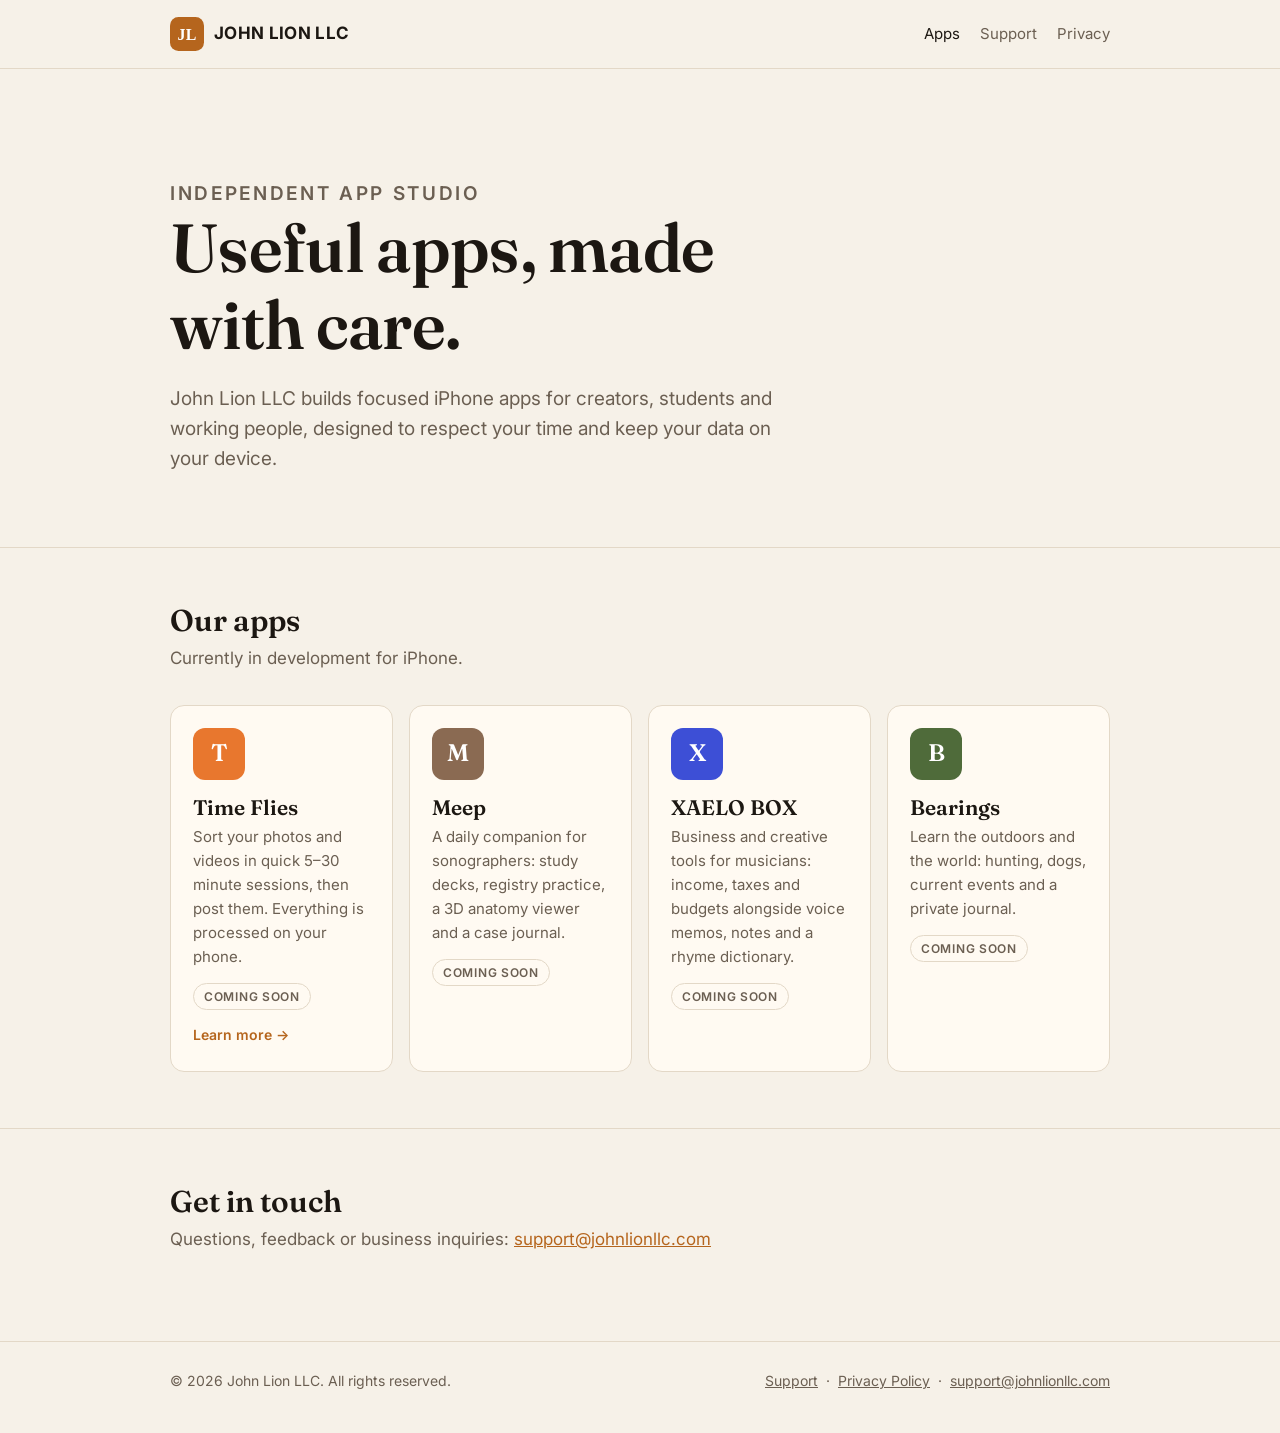
==== index.html @ 3c392672 "John Lion LLC website: home, Time Flies page, privacy, support Co-Authored-By: Claude Opus 5.5 <nore" ====
<!doctype html>
<html lang="en">
<head>
<meta charset="utf-8">
<meta name="viewport" content="width=device-width, initial-scale=1">
<title>John Lion LLC</title>
<meta name="description" content="John Lion LLC makes thoughtful, private-by-default apps for iPhone.">
<link rel="icon" href="/favicon.svg" type="image/svg+xml">
<link rel="preconnect" href="https://fonts.googleapis.com">
<link rel="preconnect" href="https://fonts.gstatic.com" crossorigin>
<link href="https://fonts.googleapis.com/css2?family=Fraunces:opsz,wght@9..144,600&family=Inter:wght@400;600;700&display=swap" rel="stylesheet">
<link rel="stylesheet" href="/styles.css">
</head>
<body>
<header class="top"><div class="wrap">
  <a class="brand" href="/"><svg viewBox="0 0 64 64" aria-hidden="true"><rect width="64" height="64" rx="16" fill="var(--accent)"/><text x="32" y="43" text-anchor="middle" font-family="Georgia, serif" font-size="30" font-weight="700" fill="#fff">JL</text></svg><span>JOHN LION LLC</span></a>
  <nav class="nav">
    <a href="/#apps" aria-current="page">Apps</a>
    <a href="/support.html">Support</a>
    <a href="/privacy.html">Privacy</a>
  </nav>
</div></header>
<main>
<div class="hero"><div class="wrap">
  <p class="eyebrow">Independent app studio</p>
  <h1>Useful apps, made with care.</h1>
  <p>John Lion LLC builds focused iPhone apps for creators, students and working people, designed to respect your time and keep your data on your device.</p>
</div></div>
<section id="apps"><div class="wrap">
  <h2>Our apps</h2>
  <p class="sub">Currently in development for iPhone.</p>
  <div class="apps">
    <article class="app">
      <div class="icon" style="background:#e8772e">T</div>
      <h3>Time Flies</h3>
      <p>Sort your photos and videos in quick 5–30 minute sessions, then post them. Everything is processed on your phone.</p>
      <span class="tag">Coming soon</span><br><a class="more" href="/timeflies/">Learn more →</a>
    </article>
    <article class="app">
      <div class="icon" style="background:#8a6a52">M</div>
      <h3>Meep</h3>
      <p>A daily companion for sonographers: study decks, registry practice, a 3D anatomy viewer and a case journal.</p>
      <span class="tag">Coming soon</span>
    </article>
    <article class="app">
      <div class="icon" style="background:#3d4fd6">X</div>
      <h3>XAELO BOX</h3>
      <p>Business and creative tools for musicians: income, taxes and budgets alongside voice memos, notes and a rhyme dictionary.</p>
      <span class="tag">Coming soon</span>
    </article>
    <article class="app">
      <div class="icon" style="background:#4f6b3a">B</div>
      <h3>Bearings</h3>
      <p>Learn the outdoors and the world: hunting, dogs, current events and a private journal.</p>
      <span class="tag">Coming soon</span>
    </article>
  </div>
</div></section>
<section><div class="wrap">
  <h2>Get in touch</h2>
  <p class="sub">Questions, feedback or business inquiries: <a href="mailto:support@johnlionllc.com">support@johnlionllc.com</a></p>
</div></section>
</main>
<footer><div class="wrap">
  <span>&copy; 2026 John Lion LLC. All rights reserved.</span>
  <span><a href="/support.html">Support</a> &nbsp;·&nbsp; <a href="/privacy.html">Privacy Policy</a> &nbsp;·&nbsp; <a href="mailto:support@johnlionllc.com">support@johnlionllc.com</a></span>
</div></footer>
</body>
</html>
---- styles.css ----
:root {
  --bg: #f6f1e8;
  --surface: #fffaf2;
  --ink: #1c1712;
  --muted: #6b5f52;
  --line: #e3d8c7;
  --accent: #b5651d;
  --accent-ink: #ffffff;
  --radius: 14px;
  --max: 980px;
  color-scheme: light dark;
}
@media (prefers-color-scheme: dark) {
  :root {
    --bg: #14110e;
    --surface: #1d1915;
    --ink: #f3ece2;
    --muted: #a99a88;
    --line: #2f2922;
    --accent: #e08a3c;
    --accent-ink: #14110e;
  }
}

* { box-sizing: border-box; }
html { -webkit-text-size-adjust: 100%; }
body {
  margin: 0;
  background: var(--bg);
  color: var(--ink);
  font: 17px/1.6 "Inter", system-ui, -apple-system, sans-serif;
}
a { color: var(--accent); }
img, svg { display: block; }

.wrap { max-width: var(--max); margin: 0 auto; padding: 0 20px; }

/* Header */
.top { border-bottom: 1px solid var(--line); }
.top .wrap { display: flex; align-items: center; justify-content: space-between; height: 68px; gap: 16px; }
.brand { display: flex; align-items: center; gap: 10px; color: var(--ink); text-decoration: none; font-weight: 700; letter-spacing: .02em; }
.brand svg { width: 34px; height: 34px; }
.nav { display: flex; gap: 20px; font-size: 15px; }
.nav a { color: var(--muted); text-decoration: none; }
.nav a:hover, .nav a[aria-current] { color: var(--ink); }

/* Hero */
.hero { padding: 88px 0 72px; }
.eyebrow { font-size: 13px; letter-spacing: .14em; text-transform: uppercase; color: var(--accent); font-weight: 600; margin: 0 0 18px; }
h1, h2, h3 { font-family: "Fraunces", Georgia, serif; font-weight: 600; line-height: 1.12; margin: 0; }
.hero h1 { font-size: clamp(40px, 7vw, 68px); max-width: 14ch; letter-spacing: -.01em; }
.hero p { font-size: 19px; color: var(--muted); max-width: 52ch; margin: 22px 0 0; }

/* Apps */
section { padding: 56px 0; border-top: 1px solid var(--line); }
section > .wrap > h2 { font-size: 30px; margin-bottom: 8px; }
.sub { color: var(--muted); margin: 0 0 32px; }
.apps { display: grid; grid-template-columns: repeat(auto-fit, minmax(210px, 1fr)); gap: 16px; }
.app { background: var(--surface); border: 1px solid var(--line); border-radius: var(--radius); padding: 22px; }
.app .icon { width: 52px; height: 52px; border-radius: 12px; margin-bottom: 16px; display: grid; place-items: center; font-family: "Fraunces", Georgia, serif; font-size: 24px; font-weight: 600; color: #fff; }
.app h3 { font-size: 21px; margin-bottom: 6px; }
.app p { margin: 0; color: var(--muted); font-size: 15px; }
.tag { display: inline-block; margin-top: 14px; font-size: 12px; font-weight: 600; letter-spacing: .06em; text-transform: uppercase; color: var(--muted); border: 1px solid var(--line); border-radius: 99px; padding: 3px 10px; }

/* Text pages */
.page { padding: 64px 0 80px; }
.page .wrap { max-width: 720px; }
.page h1 { font-size: clamp(34px, 6vw, 48px); margin-bottom: 8px; }
.page h2 { font-size: 23px; margin: 40px 0 10px; }
.page .updated { color: var(--muted); margin: 0 0 32px; font-size: 15px; }
.page li { margin-bottom: 6px; }
.card { background: var(--surface); border: 1px solid var(--line); border-radius: var(--radius); padding: 22px 24px; margin: 24px 0; }
.card p { margin: 0; }
.btn { display: inline-block; background: var(--accent); color: var(--accent-ink); text-decoration: none; font-weight: 600; padding: 12px 20px; border-radius: 10px; margin-top: 14px; }

/* Footer */
footer { border-top: 1px solid var(--line); padding: 28px 0 40px; color: var(--muted); font-size: 14px; }
footer .wrap { display: flex; flex-wrap: wrap; gap: 12px 24px; justify-content: space-between; }
footer a { color: var(--muted); }

@media (max-width: 560px) {
  .nav { gap: 14px; font-size: 14px; }
  .brand span { display: none; }
  .hero { padding: 56px 0 48px; }
}

/* App page */
.app-hero { padding: 72px 0 56px; }
.app-hero .wrap { display: grid; grid-template-columns: 1.1fr .9fr; gap: 48px; align-items: center; }
.app-id { display: flex; align-items: center; gap: 14px; margin-bottom: 22px; }
.app-id img { width: 64px; height: 64px; border-radius: 15px; box-shadow: 0 4px 14px rgb(0 0 0 / .14); }
.app-id span { font-weight: 700; font-size: 18px; }
.app-hero h1 { font-size: clamp(38px, 6vw, 58px); max-width: 13ch; }
.app-hero p.lede { font-size: 19px; color: var(--muted); max-width: 44ch; margin: 20px 0 26px; }
.soon { display: inline-flex; align-items: center; gap: 10px; background: var(--ink); color: var(--bg); padding: 12px 20px; border-radius: 12px; font-weight: 600; font-size: 15px; }
.soon svg { width: 18px; height: 18px; fill: currentColor; }
.phone { width: 100%; max-width: 290px; margin: 0 auto; border-radius: 44px; padding: 10px; background: #111; box-shadow: 0 30px 60px -20px rgb(0 0 0 / .35), inset 0 0 0 2px #2a2a2a; }
.phone img { width: 100%; height: auto; border-radius: 34px; }
.shots { display: grid; grid-template-columns: repeat(3, 1fr); gap: 28px; margin-top: 8px; }
.shots figure { margin: 0; }
.shots figcaption { text-align: center; color: var(--muted); font-size: 15px; margin-top: 14px; }
.features { display: grid; grid-template-columns: repeat(auto-fit, minmax(240px, 1fr)); gap: 16px; }
.feature { background: var(--surface); border: 1px solid var(--line); border-radius: var(--radius); padding: 22px; }
.feature .ic { font-size: 24px; margin-bottom: 10px; }
.feature h3 { font-size: 19px; margin-bottom: 6px; }
.feature p { margin: 0; color: var(--muted); font-size: 15px; }
.app .more { display: inline-block; margin-top: 14px; font-size: 14px; font-weight: 600; text-decoration: none; }
.tf { --accent: #e0661f; }
@media (prefers-color-scheme: dark) { .tf { --accent: #f08a45; } }
@media (max-width: 760px) {
  .app-hero .wrap { grid-template-columns: 1fr; gap: 40px; }
  .shots { grid-template-columns: 1fr; max-width: 290px; margin: 0 auto; }
}
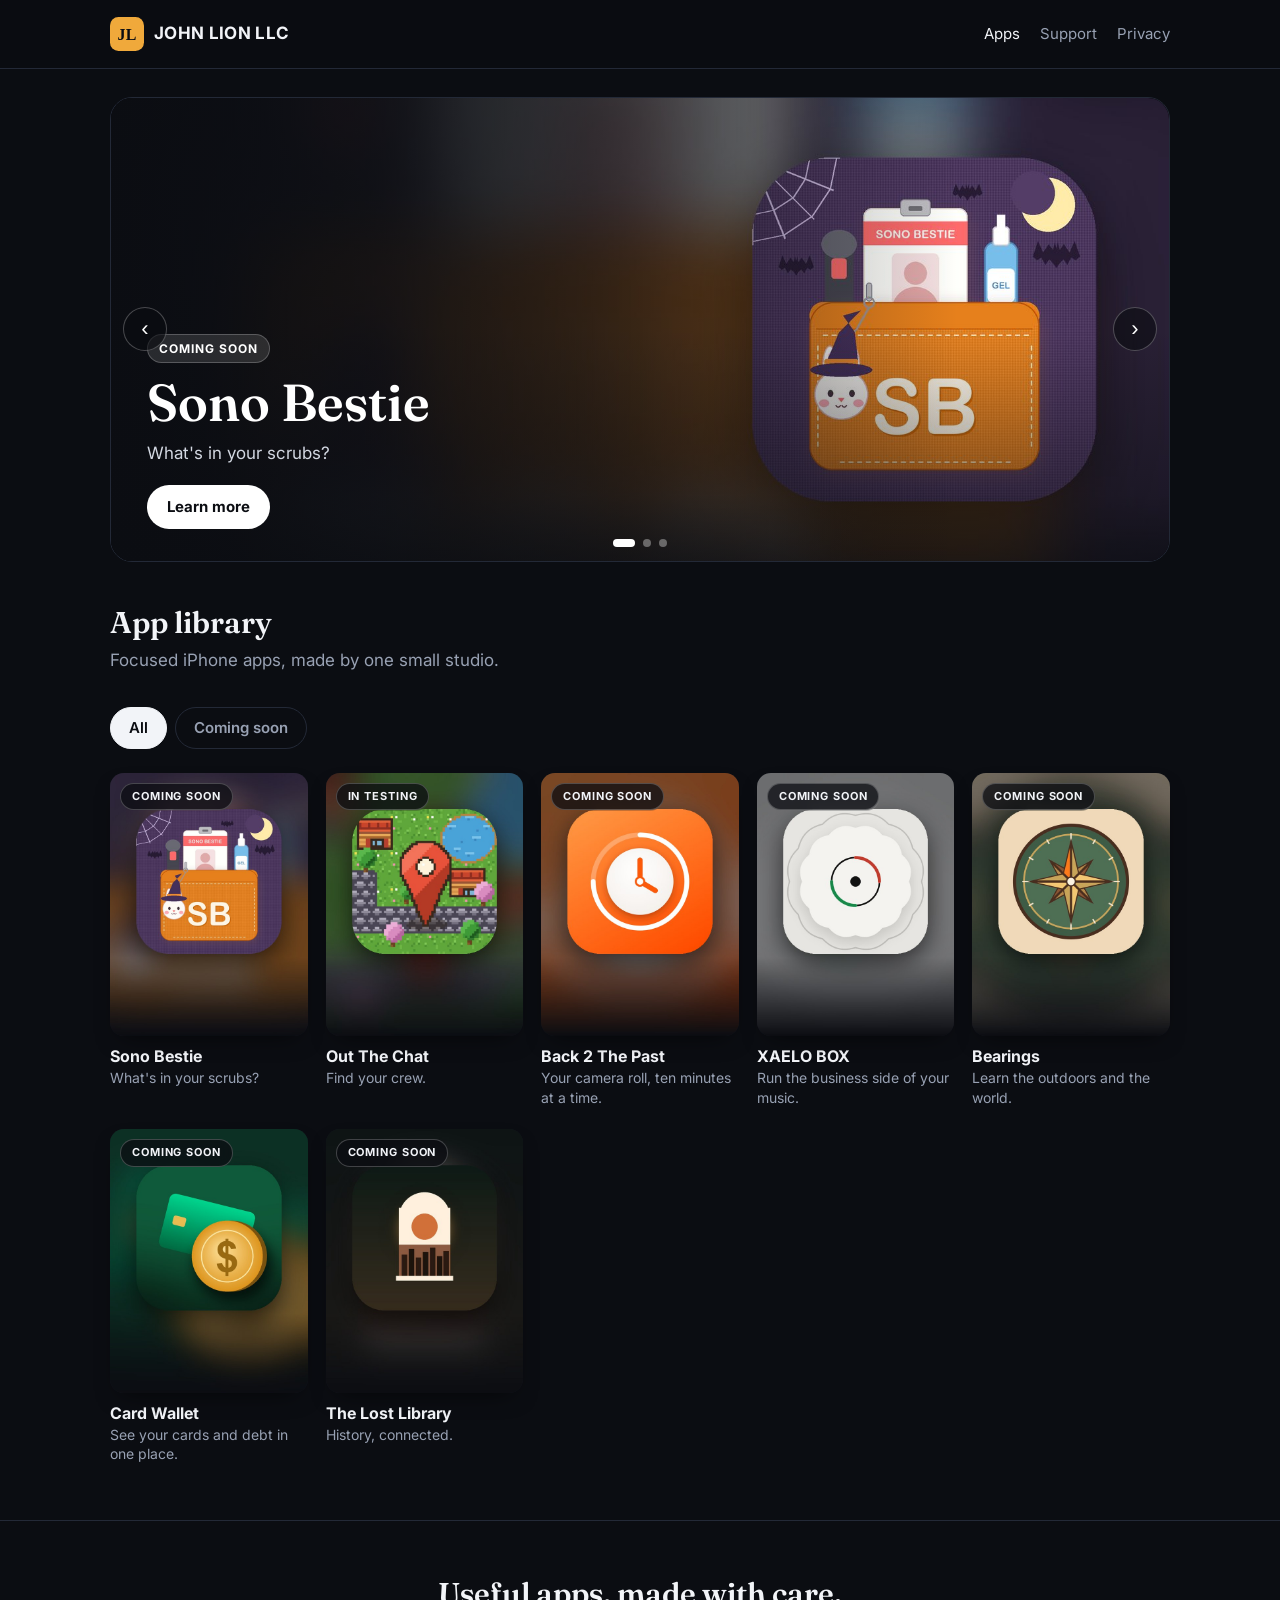
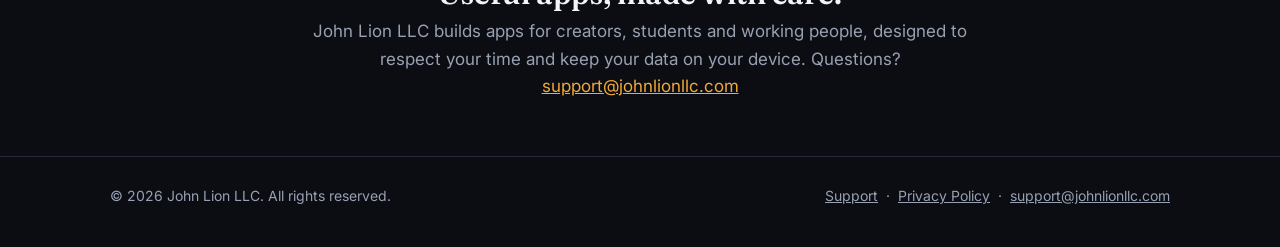
==== commit cdebc79a: "App library redesign: dark theme, carousel, cover tiles, per-app pages (not pushed) Co-Authored-By: " ====
--- a/index.html
+++ b/index.html
@@ -13,7 +13,7 @@
 </head>
 <body>
 <header class="top"><div class="wrap">
-  <a class="brand" href="/"><svg viewBox="0 0 64 64" aria-hidden="true"><rect width="64" height="64" rx="16" fill="var(--accent)"/><text x="32" y="43" text-anchor="middle" font-family="Georgia, serif" font-size="30" font-weight="700" fill="#fff">JL</text></svg><span>JOHN LION LLC</span></a>
+  <a class="brand" href="/"><svg viewBox="0 0 64 64" aria-hidden="true"><rect width="64" height="64" rx="16" fill="var(--accent)"/><text x="32" y="43" text-anchor="middle" font-family="Georgia, serif" font-size="30" font-weight="700" fill="#0b0d12">JL</text></svg><span>JOHN LION LLC</span></a>
   <nav class="nav">
     <a href="/#apps" aria-current="page">Apps</a>
     <a href="/support.html">Support</a>
@@ -21,49 +21,78 @@
   </nav>
 </div></header>
 <main>
-<div class="hero"><div class="wrap">
-  <p class="eyebrow">Independent app studio</p>
-  <h1>Useful apps, made with care.</h1>
-  <p>John Lion LLC builds focused iPhone apps for creators, students and working people, designed to respect your time and keep your data on your device.</p>
+<div class="lib-hero"><div class="wrap">
+  <div class="carousel" aria-roledescription="carousel" aria-label="Featured apps">
+    <div class="slides"><a class="slide" href="/apps/sono-bestie/" style="--c:#F28C28">
+      <img src="/img/hero/sono-bestie.jpg" alt="" >
+      <div class="cap"><span class="badge">Coming soon</span><h2>Sono Bestie</h2><p>What&#x27;s in your scrubs?</p><span class="pill">Learn more</span></div>
+    </a><a class="slide" href="/apps/out-the-chat/" style="--c:#6FB44F">
+      <img src="/img/hero/out-the-chat.jpg" alt="" loading="lazy">
+      <div class="cap"><span class="badge">In testing</span><h2>Out The Chat</h2><p>Find your crew.</p><span class="pill">Learn more</span></div>
+    </a><a class="slide" href="/timeflies/" style="--c:#FF7A2B">
+      <img src="/img/hero/back-2-the-past.jpg" alt="" loading="lazy">
+      <div class="cap"><span class="badge">Coming soon</span><h2>Back 2 The Past</h2><p>Your camera roll, ten minutes at a time.</p><span class="pill">Learn more</span></div>
+    </a></div>
+    <button class="arrow prev" aria-label="Previous app">&#8249;</button>
+    <button class="arrow next" aria-label="Next app">&#8250;</button>
+    <div class="dots" aria-hidden="true"><i class=on></i><i></i><i></i></div>
+  </div>
 </div></div>
-<section id="apps"><div class="wrap">
-  <h2>Our apps</h2>
-  <p class="sub">Currently in development for iPhone.</p>
-  <div class="apps">
-    <article class="app">
-      <div class="icon" style="background:#e8772e">T</div>
-      <h3>Time Flies</h3>
-      <p>Sort your photos and videos in quick 5–30 minute sessions, then post them. Everything is processed on your phone.</p>
-      <span class="tag">Coming soon</span><br><a class="more" href="/timeflies/">Learn more →</a>
-    </article>
-    <article class="app">
-      <div class="icon" style="background:#8a6a52">M</div>
-      <h3>Meep</h3>
-      <p>A daily companion for sonographers: study decks, registry practice, a 3D anatomy viewer and a case journal.</p>
-      <span class="tag">Coming soon</span>
-    </article>
-    <article class="app">
-      <div class="icon" style="background:#3d4fd6">X</div>
-      <h3>XAELO BOX</h3>
-      <p>Business and creative tools for musicians: income, taxes and budgets alongside voice memos, notes and a rhyme dictionary.</p>
-      <span class="tag">Coming soon</span>
-    </article>
-    <article class="app">
-      <div class="icon" style="background:#4f6b3a">B</div>
-      <h3>Bearings</h3>
-      <p>Learn the outdoors and the world: hunting, dogs, current events and a private journal.</p>
-      <span class="tag">Coming soon</span>
-    </article>
+<section id="apps" class="library"><div class="wrap">
+  <h2>App library</h2>
+  <p class="sub">Focused iPhone apps, made by one small studio.</p>
+  <div class="tabs" role="tablist">
+    <button role="tab" aria-selected="true" data-f="all">All</button>
+    <button role="tab" aria-selected="false" data-f="soon">Coming soon</button>
   </div>
+  <div class="tiles"><a class="tile" href="/apps/sono-bestie/" data-status="soon" style="--c:#F28C28">
+      <div class="cover"><img src="/img/covers/sono-bestie.jpg" alt="Sono Bestie cover" loading="lazy" width="600" height="800"><span class="badge">Coming soon</span></div>
+      <h3>Sono Bestie</h3><p>What&#x27;s in your scrubs?</p>
+    </a><a class="tile" href="/apps/out-the-chat/" data-status="soon" style="--c:#6FB44F">
+      <div class="cover"><img src="/img/covers/out-the-chat.jpg" alt="Out The Chat cover" loading="lazy" width="600" height="800"><span class="badge">In testing</span></div>
+      <h3>Out The Chat</h3><p>Find your crew.</p>
+    </a><a class="tile" href="/timeflies/" data-status="soon" style="--c:#FF7A2B">
+      <div class="cover"><img src="/img/covers/back-2-the-past.jpg" alt="Back 2 The Past cover" loading="lazy" width="600" height="800"><span class="badge">Coming soon</span></div>
+      <h3>Back 2 The Past</h3><p>Your camera roll, ten minutes at a time.</p>
+    </a><a class="tile" href="/apps/xaelo-box/" data-status="soon" style="--c:#5B72F2">
+      <div class="cover"><img src="/img/covers/xaelo-box.jpg" alt="XAELO BOX cover" loading="lazy" width="600" height="800"><span class="badge">Coming soon</span></div>
+      <h3>XAELO BOX</h3><p>Run the business side of your music.</p>
+    </a><a class="tile" href="/apps/bearings/" data-status="soon" style="--c:#8DAE5C">
+      <div class="cover"><img src="/img/covers/bearings.jpg" alt="Bearings cover" loading="lazy" width="600" height="800"><span class="badge">Coming soon</span></div>
+      <h3>Bearings</h3><p>Learn the outdoors and the world.</p>
+    </a><a class="tile" href="/apps/card-wallet/" data-status="soon" style="--c:#1CB886">
+      <div class="cover"><img src="/img/covers/card-wallet.jpg" alt="Card Wallet cover" loading="lazy" width="600" height="800"><span class="badge">Coming soon</span></div>
+      <h3>Card Wallet</h3><p>See your cards and debt in one place.</p>
+    </a><a class="tile" href="/apps/the-lost-library/" data-status="soon" style="--c:#E0773E">
+      <div class="cover"><img src="/img/covers/the-lost-library.jpg" alt="The Lost Library cover" loading="lazy" width="600" height="800"><span class="badge">Coming soon</span></div>
+      <h3>The Lost Library</h3><p>History, connected.</p>
+    </a></div>
 </div></section>
-<section><div class="wrap">
-  <h2>Get in touch</h2>
-  <p class="sub">Questions, feedback or business inquiries: <a href="mailto:support@johnlionllc.com">support@johnlionllc.com</a></p>
+<section class="band"><div class="wrap">
+  <h2>Useful apps, made with care.</h2>
+  <p>John Lion LLC builds apps for creators, students and working people, designed to respect your time and keep your data on your device. Questions? <a href="mailto:support@johnlionllc.com">support@johnlionllc.com</a></p>
 </div></section>
 </main>
 <footer><div class="wrap">
   <span>&copy; 2026 John Lion LLC. All rights reserved.</span>
   <span><a href="/support.html">Support</a> &nbsp;·&nbsp; <a href="/privacy.html">Privacy Policy</a> &nbsp;·&nbsp; <a href="mailto:support@johnlionllc.com">support@johnlionllc.com</a></span>
 </div></footer>
+<script>
+(function(){
+  var s=document.querySelector('.slides'),d=document.querySelectorAll('.dots i'),n=d.length,t;
+  function idx(){return Math.round(s.scrollLeft/s.clientWidth)}
+  function go(i){s.scrollTo({left:((i%n)+n)%n*s.clientWidth})}
+  s.addEventListener('scroll',function(){var i=idx();d.forEach(function(x,k){x.classList.toggle('on',k===i)})});
+  document.querySelector('.prev').onclick=function(){go(idx()-1)};
+  document.querySelector('.next').onclick=function(){go(idx()+1)};
+  function auto(){clearInterval(t);t=setInterval(function(){go(idx()+1)},6000)}
+  if(!matchMedia('(prefers-reduced-motion: reduce)').matches){auto();s.addEventListener('pointerdown',function(){clearInterval(t)})}
+  var tabs=document.querySelectorAll('.tabs button');
+  tabs.forEach(function(b){b.onclick=function(){
+    tabs.forEach(function(x){x.setAttribute('aria-selected',x===b)});
+    document.querySelectorAll('.tile').forEach(function(el){el.hidden=b.dataset.f!=='all'&&el.dataset.status!==b.dataset.f});
+  }});
+})();
+</script>
 </body>
 </html>
--- a/styles.css
+++ b/styles.css
@@ -1,25 +1,14 @@
 :root {
-  --bg: #f6f1e8;
-  --surface: #fffaf2;
-  --ink: #1c1712;
-  --muted: #6b5f52;
-  --line: #e3d8c7;
-  --accent: #b5651d;
-  --accent-ink: #ffffff;
+  --bg: #0b0d12;
+  --surface: #141821;
+  --ink: #f2f4f8;
+  --muted: #98a1b3;
+  --line: #232937;
+  --accent: #F0A93B;
+  --accent-ink: #0b0d12;
   --radius: 14px;
-  --max: 980px;
-  color-scheme: light dark;
-}
-@media (prefers-color-scheme: dark) {
-  :root {
-    --bg: #14110e;
-    --surface: #1d1915;
-    --ink: #f3ece2;
-    --muted: #a99a88;
-    --line: #2f2922;
-    --accent: #e08a3c;
-    --accent-ink: #14110e;
-  }
+  --max: 1100px;
+  color-scheme: dark;
 }
 
 * { box-sizing: border-box; }
@@ -36,7 +25,7 @@
 .wrap { max-width: var(--max); margin: 0 auto; padding: 0 20px; }
 
 /* Header */
-.top { border-bottom: 1px solid var(--line); }
+.top { border-bottom: 1px solid var(--line); position: sticky; top: 0; z-index: 20; background: rgb(11 13 18 / .88); backdrop-filter: blur(12px); }
 .top .wrap { display: flex; align-items: center; justify-content: space-between; height: 68px; gap: 16px; }
 .brand { display: flex; align-items: center; gap: 10px; color: var(--ink); text-decoration: none; font-weight: 700; letter-spacing: .02em; }
 .brand svg { width: 34px; height: 34px; }
@@ -105,9 +94,78 @@
 .feature h3 { font-size: 19px; margin-bottom: 6px; }
 .feature p { margin: 0; color: var(--muted); font-size: 15px; }
 .app .more { display: inline-block; margin-top: 14px; font-size: 14px; font-weight: 600; text-decoration: none; }
-.tf { --accent: #e0661f; }
-@media (prefers-color-scheme: dark) { .tf { --accent: #f08a45; } }
+.tf { --accent: #f08a45; }
 @media (max-width: 760px) {
   .app-hero .wrap { grid-template-columns: 1fr; gap: 40px; }
   .shots { grid-template-columns: 1fr; max-width: 290px; margin: 0 auto; }
 }
+
+/* Library */
+.lib-hero { padding: 28px 0 8px; }
+.carousel { position: relative; border-radius: 22px; overflow: hidden; background: var(--surface); border: 1px solid var(--line); }
+.slides { display: flex; overflow-x: auto; scroll-snap-type: x mandatory; scrollbar-width: none; scroll-behavior: smooth; }
+.slides::-webkit-scrollbar { display: none; }
+.slide { position: relative; flex: 0 0 100%; scroll-snap-align: start; aspect-ratio: 16 / 7; min-height: 280px; display: flex; align-items: flex-end; color: #fff; text-decoration: none; background: #000; }
+.slide > img { position: absolute; inset: 0; width: 100%; height: 100%; object-fit: cover; }
+.slide::after { content: ""; position: absolute; inset: 0; background: linear-gradient(90deg, rgb(11 13 18 / .92) 0%, rgb(11 13 18 / .55) 45%, rgb(11 13 18 / 0) 80%), linear-gradient(0deg, rgb(11 13 18 / .6), transparent 50%); }
+.slide .cap { position: relative; z-index: 1; padding: 32px 36px; max-width: 520px; }
+.slide .cap h2 { font-size: clamp(30px, 5vw, 52px); margin: 10px 0 8px; }
+.slide .cap p { margin: 0 0 18px; color: #d3d8e2; font-size: 17px; }
+.badge { display: inline-block; font-size: 12px; font-weight: 700; letter-spacing: .08em; text-transform: uppercase; padding: 4px 11px; border-radius: 99px; background: rgb(255 255 255 / .12); border: 1px solid rgb(255 255 255 / .22); }
+.badge.out { background: var(--accent); color: var(--accent-ink); border-color: transparent; }
+.pill { display: inline-block; background: #fff; color: #0b0d12; font-weight: 700; font-size: 15px; padding: 10px 20px; border-radius: 99px; }
+.dots { position: absolute; left: 0; right: 0; bottom: 14px; display: flex; justify-content: center; gap: 8px; z-index: 2; pointer-events: none; }
+.dots i { width: 8px; height: 8px; border-radius: 50%; background: rgb(255 255 255 / .35); transition: .2s; }
+.dots i.on { background: #fff; width: 22px; border-radius: 99px; }
+.arrow { position: absolute; top: 50%; transform: translateY(-50%); z-index: 3; width: 44px; height: 44px; border-radius: 50%; border: 1px solid rgb(255 255 255 / .25); background: rgb(11 13 18 / .6); color: #fff; font-size: 22px; cursor: pointer; display: grid; place-items: center; }
+.arrow:hover { background: rgb(11 13 18 / .9); }
+.arrow.prev { left: 12px; } .arrow.next { right: 12px; }
+
+section.library { border-top: 0; padding-top: 36px; }
+.tabs { display: flex; gap: 8px; margin: 0 0 24px; flex-wrap: wrap; }
+.tabs button { font: inherit; font-size: 15px; font-weight: 600; color: var(--muted); background: transparent; border: 1px solid var(--line); border-radius: 99px; padding: 8px 18px; cursor: pointer; }
+.tabs button:hover { color: var(--ink); }
+.tabs button[aria-selected="true"] { background: var(--ink); color: var(--bg); border-color: var(--ink); }
+.tiles { display: grid; grid-template-columns: repeat(auto-fill, minmax(190px, 1fr)); gap: 22px 18px; }
+.tile { color: var(--ink); text-decoration: none; display: block; }
+.tile[hidden] { display: none; }
+.cover { position: relative; aspect-ratio: 3 / 4; border-radius: 14px; overflow: hidden; background: var(--surface); box-shadow: 0 10px 24px -12px rgb(0 0 0 / .7); transition: transform .2s, box-shadow .2s; }
+.cover img { width: 100%; height: 100%; object-fit: cover; }
+.tile:hover .cover, .tile:focus-visible .cover { transform: translateY(-6px) scale(1.03); box-shadow: 0 0 0 2px var(--c, var(--accent)), 0 22px 34px -14px rgb(0 0 0 / .8); }
+.cover .badge { position: absolute; left: 10px; top: 10px; background: rgb(11 13 18 / .75); backdrop-filter: blur(6px); font-size: 11px; }
+.cover .badge.out { background: var(--accent); }
+.tile h3 { font-family: "Inter", system-ui, sans-serif; font-weight: 700; font-size: 16px; margin: 12px 0 2px; }
+.tile p { margin: 0; color: var(--muted); font-size: 14px; line-height: 1.4; }
+
+.band { text-align: center; }
+.band .wrap { max-width: 720px; }
+.band h2 { font-size: 30px; margin-bottom: 12px; }
+.band p { color: var(--muted); margin: 0; }
+
+/* App page (generated) */
+.ap-hero { position: relative; min-height: 440px; display: flex; align-items: flex-end; overflow: hidden; border-bottom: 1px solid var(--line); }
+.ap-hero > img { position: absolute; inset: 0; width: 100%; height: 100%; object-fit: cover; }
+.ap-hero::after { content: ""; position: absolute; inset: 0; background: linear-gradient(0deg, var(--bg) 0%, rgb(11 13 18 / .55) 55%, rgb(11 13 18 / .35) 100%); }
+.ap-hero .wrap { position: relative; z-index: 1; width: 100%; padding-top: 80px; padding-bottom: 40px; display: flex; gap: 28px; align-items: flex-end; }
+.ap-hero .ico { width: 120px; height: 120px; border-radius: 27px; box-shadow: 0 12px 30px -8px rgb(0 0 0 / .7); flex: none; }
+.ap-hero h1 { font-size: clamp(34px, 6vw, 56px); margin: 10px 0 6px; }
+.ap-hero .tl { color: #d3d8e2; font-size: 19px; margin: 0; }
+.crumb { font-size: 14px; color: var(--muted); text-decoration: none; }
+.ap-body { padding: 48px 0 24px; }
+.ap-body .lede { font-size: 20px; max-width: 60ch; margin: 0 0 24px; }
+.status-note { background: var(--surface); border: 1px solid var(--line); border-left: 3px solid var(--c, var(--accent)); border-radius: 10px; padding: 14px 18px; max-width: 60ch; color: var(--muted); font-size: 15px; }
+.ap-body h2 { font-size: 28px; margin: 0 0 20px; }
+.ap-shots { display: flex; gap: 20px; overflow-x: auto; padding-bottom: 12px; scroll-snap-type: x mandatory; }
+.ap-shots figure { margin: 0; flex: 0 0 min(250px, 62vw); scroll-snap-align: start; }
+.ap-shots img { width: 100%; height: auto; border-radius: 26px; border: 1px solid var(--line); }
+.ap-shots figcaption { text-align: center; color: var(--muted); font-size: 14px; margin-top: 10px; }
+
+@media (max-width: 760px) {
+  .slide { aspect-ratio: auto; min-height: 340px; }
+  .slide .cap { padding: 24px 22px 40px; }
+  .arrow { display: none; }
+  .tiles { grid-template-columns: repeat(2, 1fr); gap: 20px 14px; }
+  .ap-hero { min-height: 380px; }
+  .ap-hero .wrap { flex-direction: column; align-items: flex-start; gap: 16px; }
+  .ap-hero .ico { width: 88px; height: 88px; border-radius: 20px; }
+}
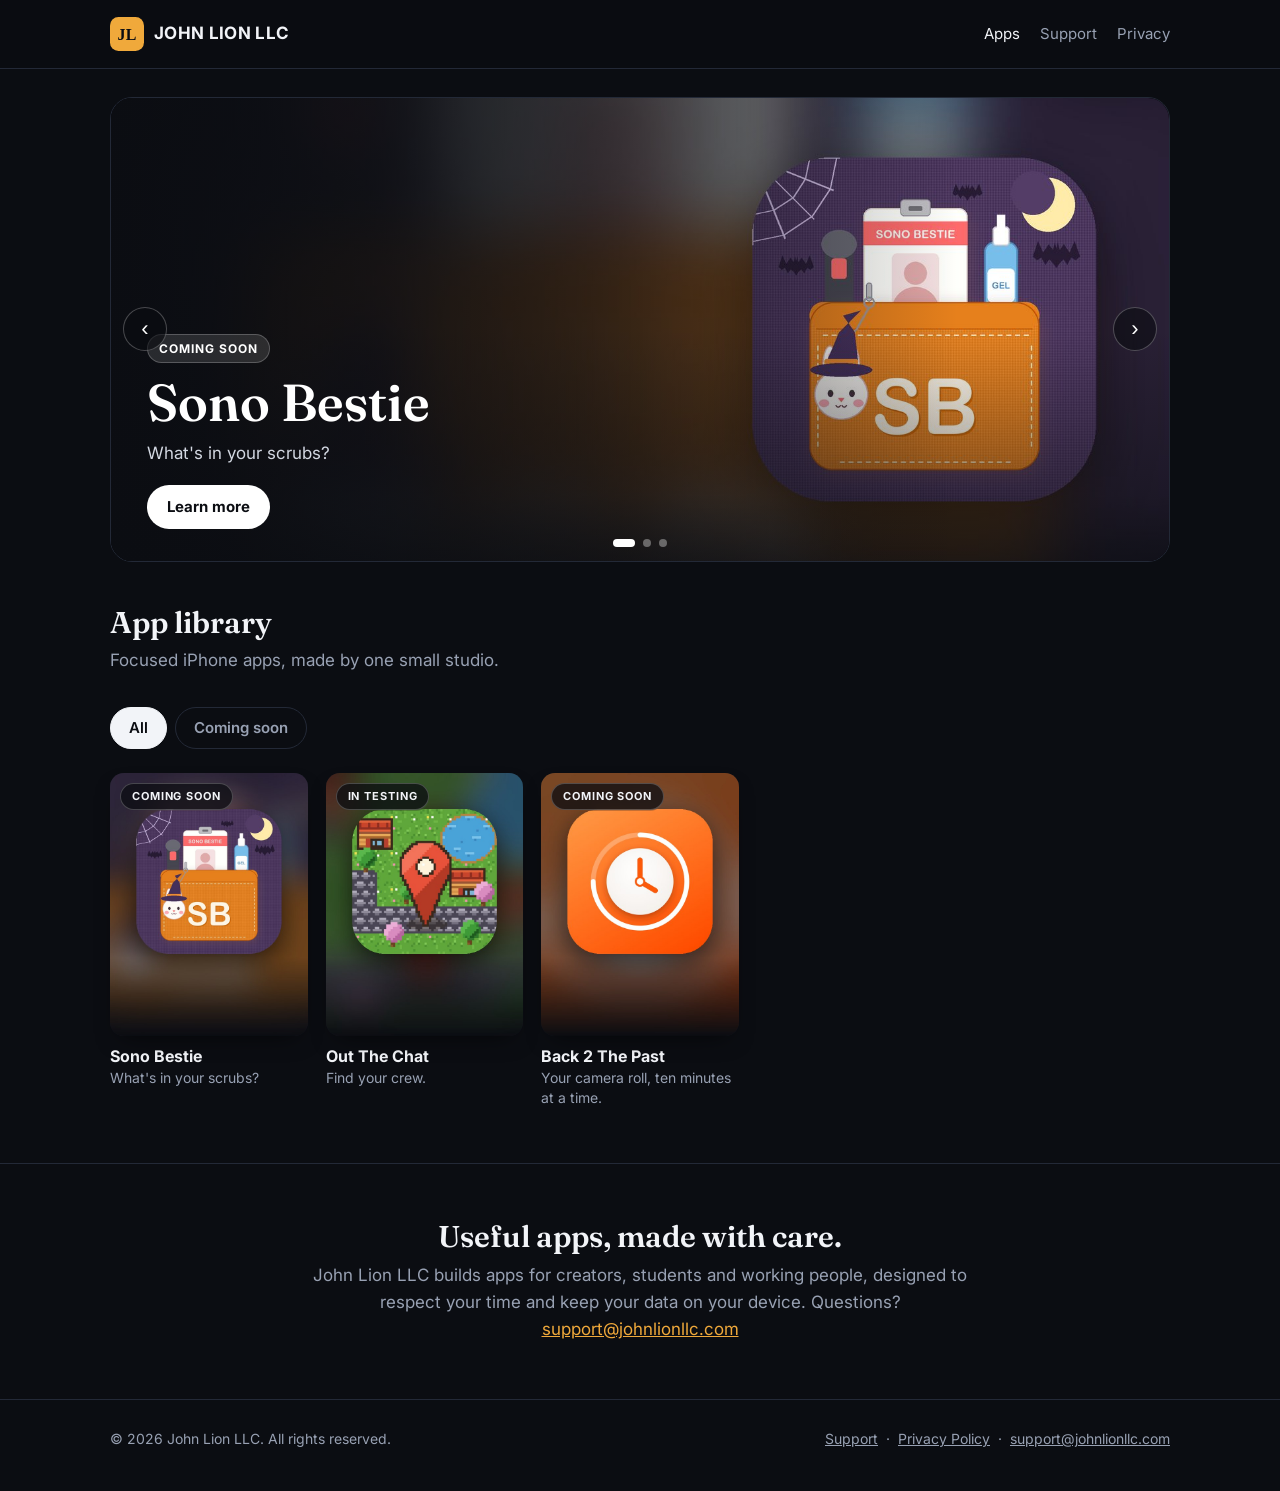
==== commit da129764: "Show only Sono Bestie, Out The Chat, Back 2 The Past (not pushed) Co-Authored-By: Claude Sonnet 5.5 " ====
--- a/index.html
+++ b/index.html
@@ -54,18 +54,6 @@
     </a><a class="tile" href="/timeflies/" data-status="soon" style="--c:#FF7A2B">
       <div class="cover"><img src="/img/covers/back-2-the-past.jpg" alt="Back 2 The Past cover" loading="lazy" width="600" height="800"><span class="badge">Coming soon</span></div>
       <h3>Back 2 The Past</h3><p>Your camera roll, ten minutes at a time.</p>
-    </a><a class="tile" href="/apps/xaelo-box/" data-status="soon" style="--c:#5B72F2">
-      <div class="cover"><img src="/img/covers/xaelo-box.jpg" alt="XAELO BOX cover" loading="lazy" width="600" height="800"><span class="badge">Coming soon</span></div>
-      <h3>XAELO BOX</h3><p>Run the business side of your music.</p>
-    </a><a class="tile" href="/apps/bearings/" data-status="soon" style="--c:#8DAE5C">
-      <div class="cover"><img src="/img/covers/bearings.jpg" alt="Bearings cover" loading="lazy" width="600" height="800"><span class="badge">Coming soon</span></div>
-      <h3>Bearings</h3><p>Learn the outdoors and the world.</p>
-    </a><a class="tile" href="/apps/card-wallet/" data-status="soon" style="--c:#1CB886">
-      <div class="cover"><img src="/img/covers/card-wallet.jpg" alt="Card Wallet cover" loading="lazy" width="600" height="800"><span class="badge">Coming soon</span></div>
-      <h3>Card Wallet</h3><p>See your cards and debt in one place.</p>
-    </a><a class="tile" href="/apps/the-lost-library/" data-status="soon" style="--c:#E0773E">
-      <div class="cover"><img src="/img/covers/the-lost-library.jpg" alt="The Lost Library cover" loading="lazy" width="600" height="800"><span class="badge">Coming soon</span></div>
-      <h3>The Lost Library</h3><p>History, connected.</p>
     </a></div>
 </div></section>
 <section class="band"><div class="wrap">
